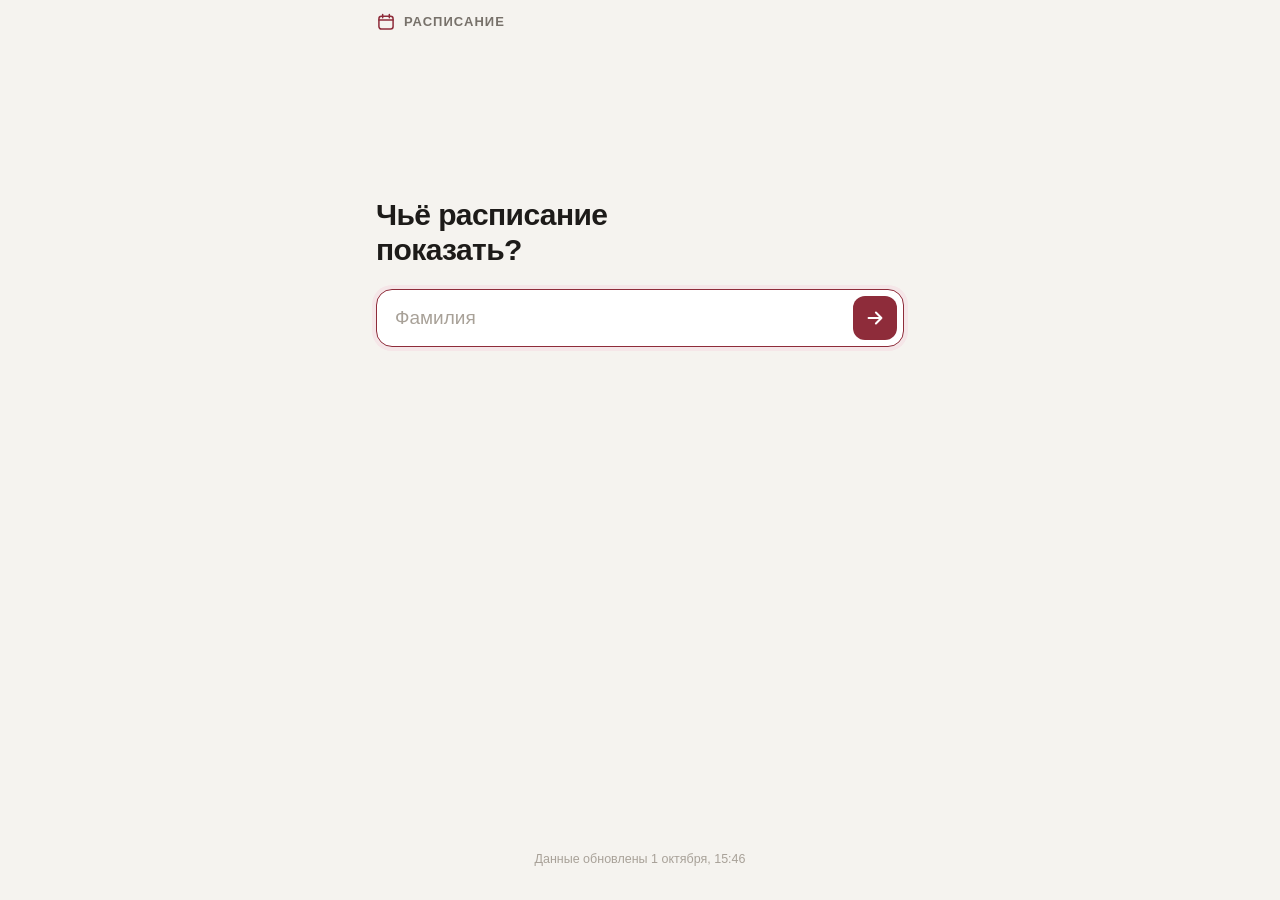
==== index.html @ f2371b22 "Подписка в Google Календарь: снова webcal-ссылка, кнопка копирования ссылки и подсказки" ====
<!doctype html>
<html lang="ru">
<head>
  <meta charset="utf-8">
  <meta name="viewport" content="width=device-width, initial-scale=1, viewport-fit=cover">
  <title>Расписание</title>
  <meta name="description" content="Личное расписание: спектакли, репетиции и вводы по фамилии">
  <meta name="theme-color" content="#f5f3ef" media="(prefers-color-scheme: light)">
  <meta name="theme-color" content="#121110" media="(prefers-color-scheme: dark)">
  <meta name="apple-mobile-web-app-capable" content="yes">
  <meta name="mobile-web-app-capable" content="yes">
  <meta name="apple-mobile-web-app-title" content="Расписание">
  <meta name="apple-mobile-web-app-status-bar-style" content="default">
  <link rel="manifest" href="manifest.webmanifest">
  <link rel="icon" href="icons/icon.svg" type="image/svg+xml">
  <link rel="apple-touch-icon" href="icons/apple-touch-icon.png">
  <link rel="stylesheet" href="css/app.css">
</head>
<body>
  <div class="wrap">
    <header class="topbar">
      <a class="brand" href="#/search" aria-label="К поиску">
        <svg viewBox="0 0 24 24" aria-hidden="true"><rect x="3.5" y="5" width="17" height="15.5" rx="3"/><path d="M3.5 9.5h17M8 3v4M16 3v4"/></svg>
        <span>Расписание</span>
      </a>
      <div class="top-right">
        <span class="status" id="status" hidden></span>
        <a class="icon-link" id="searchLink" href="#/search" aria-label="Другая фамилия" hidden>
          <svg viewBox="0 0 24 24" aria-hidden="true"><circle cx="11" cy="11" r="6.5"/><path d="M16 16l4.5 4.5"/></svg>
        </a>
      </div>
    </header>
    <main id="view" aria-live="polite"></main>
    <footer class="foot" id="foot"></footer>
  </div>

  <dialog class="sheet" id="calSheet">
    <form method="dialog" class="sheet-body">
      <div class="sheet-grip" aria-hidden="true"></div>
      <h2>Календарь на телефоне</h2>
      <p class="muted">Подписка добавит все ваши занятости в календарь телефона и будет обновляться сама, когда выйдет новое расписание.</p>
      <a class="btn btn-primary" id="calWebcal" href="#">Подписаться — iPhone, iPad, Mac</a>
      <a class="btn" id="calGoogle" href="#" target="_blank" rel="noopener">Подписаться — Google Календарь</a>
      <a class="btn btn-ghost" id="calFile" href="#" download>Скачать файл .ics</a>
      <p class="hint">Android — кнопка «Google Календарь». Если календарь не появился в приложении Google Календарь:</p>
      <ol class="hint">
        <li>в браузере должен быть открыт тот же Google-аккаунт, что и в приложении;</li>
        <li>в приложении: Настройки → «Показать ещё» → «Расписание — …» → включить «Синхронизация»;</li>
        <li>или добавьте вручную: скопируйте ссылку ниже → calendar.google.com (версия для ПК) → «Другие календари» → «+» → «Добавить по URL».</li>
      </ol>
      <button class="btn btn-ghost" type="button" id="calCopy">Скопировать ссылку на календарь</button>
      <p class="hint">Изменения расписания Google подтягивает сам, раз в несколько часов. Файл .ics — разовый снимок без обновлений.</p>
      <button class="btn btn-ghost" value="close">Закрыть</button>
    </form>
  </dialog>

  <script type="module" src="js/app.js"></script>
</body>
</html>
---- css/app.css ----
:root {
  --bg: #f5f3ef;
  --surface: #ffffff;
  --surface-2: #eeebe5;
  --text: #1d1b19;
  --muted: #77716a;
  --faint: #a8a198;
  --line: #e6e1d9;
  --accent: #8e2c3a;
  --accent-ink: #ffffff;
  --accent-soft: #f5e6e8;
  --k-show: #b4364a;
  --k-rehearsal: #2f6db0;
  --k-intro: #b5761a;
  --k-handover: #7448b0;
  --k-meeting: #2e8a5a;
  --k-trip: #5d6b7a;
  --k-other: #8a8580;
  --warn: #9a6200;
  --warn-soft: #fbf0d9;
  --ok: #24794e;
  --ok-soft: #e1f2e8;
  --mark: #fde9a8;
  --shadow: 0 1px 2px rgba(40, 25, 10, .04), 0 6px 20px rgba(40, 25, 10, .05);
  --radius: 18px;
  color-scheme: light;
}

@media (prefers-color-scheme: dark) {
  :root:not([data-theme="light"]) {
    --bg: #121110;
    --surface: #1c1a18;
    --surface-2: #272421;
    --text: #f2efea;
    --muted: #a39d94;
    --faint: #6f6a63;
    --line: #2f2b27;
    --accent: #e8798a;
    --accent-ink: #1a0d10;
    --accent-soft: #3a2126;
    --k-show: #f07d90;
    --k-rehearsal: #74aaf0;
    --k-intro: #e6ad4e;
    --k-handover: #b392ee;
    --k-meeting: #62c592;
    --k-trip: #9fb0c2;
    --k-other: #aaa49c;
    --warn: #eab457;
    --warn-soft: #3a2e17;
    --ok: #66c998;
    --ok-soft: #173126;
    --mark: #5b4a12;
    --shadow: none;
    color-scheme: dark;
  }
}

* { box-sizing: border-box; }
html { -webkit-text-size-adjust: 100%; }
body {
  margin: 0;
  background: var(--bg);
  color: var(--text);
  font: 16px/1.4 -apple-system, BlinkMacSystemFont, "SF Pro Text", "Segoe UI", Roboto, "Helvetica Neue", Arial, sans-serif;
  -webkit-font-smoothing: antialiased;
  -webkit-tap-highlight-color: transparent;
}
button, input, select, textarea { font: inherit; color: inherit; }
a { color: var(--accent); }
[hidden] { display: none !important; }

.wrap {
  max-width: 560px;
  margin: 0 auto;
  padding: 0 16px calc(32px + env(safe-area-inset-bottom));
  min-height: 100dvh;
  display: flex;
  flex-direction: column;
}
main { flex: 1; }

/* ---------- верхняя панель ---------- */
.topbar {
  display: flex;
  align-items: center;
  justify-content: space-between;
  padding: calc(12px + env(safe-area-inset-top)) 0 4px;
}
.brand {
  display: inline-flex;
  align-items: center;
  gap: 8px;
  color: var(--muted);
  text-decoration: none;
  font-size: 13px;
  font-weight: 600;
  letter-spacing: .08em;
  text-transform: uppercase;
}
.brand svg { width: 20px; height: 20px; fill: none; stroke: var(--accent); stroke-width: 1.8; stroke-linecap: round; }
.top-right { display: flex; align-items: center; gap: 8px; }
.icon-link {
  width: 40px;
  height: 40px;
  margin-right: -8px;
  display: grid;
  place-items: center;
  border-radius: 12px;
  color: var(--text);
}
.icon-link:active { background: var(--surface-2); }
.icon-link svg { width: 22px; height: 22px; fill: none; stroke: currentColor; stroke-width: 2; stroke-linecap: round; }
.status {
  font-size: 12px;
  color: var(--warn);
  background: var(--warn-soft);
  padding: 4px 10px;
  border-radius: 99px;
}

/* ---------- поиск ---------- */
.search { padding-top: 14vh; }
.search h1 { font-size: 30px; line-height: 1.15; letter-spacing: -.02em; margin: 0 0 22px; font-weight: 700; }
.field { position: relative; }
.input {
  width: 100%;
  height: 58px;
  padding: 0 18px;
  font-size: 19px;
  border-radius: 16px;
  border: 1px solid var(--line);
  background: var(--surface);
  outline: none;
  box-shadow: var(--shadow);
  transition: border-color .15s, box-shadow .15s;
}
.input:focus { border-color: var(--accent); box-shadow: 0 0 0 4px var(--accent-soft); }
.input::placeholder { color: var(--faint); }
.go {
  position: absolute;
  right: 7px;
  top: 7px;
  height: 44px;
  width: 44px;
  border-radius: 12px;
  border: 0;
  background: var(--accent);
  color: var(--accent-ink);
  display: grid;
  place-items: center;
  cursor: pointer;
}
.go svg { width: 22px; height: 22px; fill: none; stroke: currentColor; stroke-width: 2.2; stroke-linecap: round; stroke-linejoin: round; }
.suggest {
  list-style: none;
  margin: 8px 0 0;
  padding: 6px;
  background: var(--surface);
  border: 1px solid var(--line);
  border-radius: 16px;
  box-shadow: var(--shadow);
}
.suggest button {
  width: 100%;
  text-align: left;
  border: 0;
  background: none;
  padding: 12px 12px;
  border-radius: 10px;
  font-size: 17px;
  cursor: pointer;
}
.suggest button:hover, .suggest button:focus-visible { background: var(--surface-2); outline: none; }
.suggest b { color: var(--accent); font-weight: 600; }
.group-label { margin: 28px 0 10px; font-size: 13px; color: var(--muted); }
.chips-row { display: flex; flex-wrap: wrap; gap: 8px; }
.pill {
  display: inline-flex;
  align-items: center;
  gap: 6px;
  border: 1px solid var(--line);
  background: var(--surface);
  border-radius: 99px;
  padding: 9px 14px;
  font-size: 15px;
  cursor: pointer;
  text-decoration: none;
  color: var(--text);
}
.pill svg { width: 15px; height: 15px; fill: none; stroke: currentColor; stroke-width: 2; stroke-linecap: round; stroke-linejoin: round; }
.pill.on { background: var(--accent); border-color: var(--accent); color: var(--accent-ink); }
.pill.on svg { fill: currentColor; }

/* ---------- человек ---------- */
.person-head { padding: 18px 0 4px; }
.person-head h1 { font-size: 34px; line-height: 1.1; letter-spacing: -.025em; margin: 0; font-weight: 700; }
.person-actions { display: flex; gap: 8px; margin-top: 14px; flex-wrap: wrap; }
.tabs {
  display: grid;
  grid-template-columns: repeat(3, 1fr);
  background: var(--surface-2);
  padding: 4px;
  border-radius: 14px;
  margin: 20px 0 6px;
}
.tabs button {
  border: 0;
  background: none;
  padding: 9px 0;
  border-radius: 10px;
  font-size: 15px;
  font-weight: 600;
  color: var(--muted);
  cursor: pointer;
}
.tabs button.on { background: var(--surface); color: var(--text); box-shadow: var(--shadow); }

.banner {
  margin: 14px 0 0;
  padding: 12px 14px;
  border-radius: 14px;
  background: var(--warn-soft);
  color: var(--text);
  font-size: 14.5px;
  display: flex;
  gap: 10px;
  align-items: flex-start;
}
.banner .dot { width: 8px; height: 8px; border-radius: 50%; background: var(--warn); margin-top: 6px; flex: none; }

/* ---------- лента ---------- */
.week-head {
  display: flex;
  align-items: baseline;
  justify-content: space-between;
  gap: 12px;
  margin: 30px 0 2px;
  padding-bottom: 8px;
  border-bottom: 1px solid var(--line);
}
.week-head h2 { margin: 0; font-size: 13px; font-weight: 600; letter-spacing: .06em; text-transform: uppercase; color: var(--muted); }
.week-head .links { display: flex; gap: 14px; font-size: 13px; white-space: nowrap; }
.week-head .links a { text-decoration: none; font-weight: 600; }
.week-head .upd { font-size: 12px; color: var(--warn); }

.day { margin: 22px 0 10px; display: flex; align-items: baseline; gap: 8px; }
.day h3 { margin: 0; font-size: 17px; font-weight: 700; letter-spacing: -.01em; }
.day .date { color: var(--muted); font-size: 15px; }
.day .today {
  margin-left: auto;
  font-size: 11px;
  font-weight: 700;
  letter-spacing: .06em;
  text-transform: uppercase;
  color: var(--accent);
  background: var(--accent-soft);
  padding: 3px 8px;
  border-radius: 99px;
}

.card {
  display: grid;
  grid-template-columns: 58px 1fr;
  gap: 4px 12px;
  background: var(--surface);
  border-radius: var(--radius);
  padding: 15px 16px;
  margin: 0 0 10px;
  box-shadow: var(--shadow);
  border: 1px solid var(--line);
  cursor: pointer;
  position: relative;
  transition: transform .12s;
}
.card:active { transform: scale(.995); }
.card:focus-visible { outline: 2px solid var(--accent); outline-offset: 2px; }
.time { display: flex; flex-direction: column; font-variant-numeric: tabular-nums; font-weight: 700; font-size: 17px; line-height: 1.35; }
.time .sub { color: var(--muted); font-weight: 500; font-size: 15px; }
.time .na { color: var(--faint); font-weight: 500; font-size: 14px; }
.kind {
  font-size: 11.5px;
  font-weight: 700;
  letter-spacing: .07em;
  text-transform: uppercase;
  color: var(--k, var(--k-other));
  display: flex;
  align-items: center;
  gap: 6px;
  margin-bottom: 2px;
}
.kind::before { content: ""; width: 7px; height: 7px; border-radius: 50%; background: currentColor; }
.k-show { --k: var(--k-show); }
.k-rehearsal { --k: var(--k-rehearsal); }
.k-intro { --k: var(--k-intro); }
.k-handover { --k: var(--k-handover); }
.k-meeting { --k: var(--k-meeting); }
.k-trip { --k: var(--k-trip); }
.k-other { --k: var(--k-other); }
.card .title { font-size: 17.5px; font-weight: 650; line-height: 1.25; letter-spacing: -.01em; }
.card .subtitle { font-size: 14px; color: var(--muted); margin-top: 2px; }
.card .meta { font-size: 14px; color: var(--muted); margin-top: 6px; }
.chips { display: flex; flex-wrap: wrap; gap: 6px; margin-top: 9px; }
.chip {
  font-size: 12.5px;
  font-weight: 600;
  padding: 3px 9px;
  border-radius: 99px;
  background: var(--surface-2);
  color: var(--text);
}
.chip.warn { background: var(--warn-soft); color: var(--warn); }
.chip.ok { background: var(--ok-soft); color: var(--ok); }
.chip.acc { background: var(--accent-soft); color: var(--accent); }

.card.changed::after, .card.added::after {
  content: "";
  position: absolute;
  left: -1px;
  top: 14px;
  bottom: 14px;
  width: 3px;
  border-radius: 0 3px 3px 0;
  background: var(--warn);
}
.card.added::after { background: var(--ok); }
.card.removed { opacity: .62; box-shadow: none; background: transparent; border-style: dashed; }
.card.removed .title, .card.removed .time { text-decoration: line-through; text-decoration-thickness: 1.5px; }

.more { grid-column: 2; display: none; margin-top: 10px; padding-top: 12px; border-top: 1px solid var(--line); font-size: 14.5px; }
.card.open .more { display: block; }
.more h4 { margin: 0 0 4px; font-size: 12px; font-weight: 700; letter-spacing: .06em; text-transform: uppercase; color: var(--muted); }
.more p { margin: 0 0 12px; line-height: 1.5; }
.more mark { background: var(--mark); color: inherit; border-radius: 4px; padding: 0 2px; }
.more .was { color: var(--warn); }
.more .row { display: flex; gap: 8px; flex-wrap: wrap; margin-top: 4px; }
.btn-sm {
  border: 1px solid var(--line);
  background: var(--surface-2);
  padding: 8px 12px;
  border-radius: 10px;
  font-size: 14px;
  font-weight: 600;
  cursor: pointer;
  text-decoration: none;
  color: var(--text);
  display: inline-flex;
  align-items: center;
  gap: 6px;
}
.btn-sm svg { width: 16px; height: 16px; fill: none; stroke: currentColor; stroke-width: 2; stroke-linecap: round; stroke-linejoin: round; }

.note {
  margin: 0 0 10px;
  padding: 11px 14px;
  border-radius: 14px;
  border: 1px dashed var(--line);
  color: var(--muted);
  font-size: 14.5px;
}

/* ---------- календарь ---------- */
.cal {
  background: var(--surface);
  border: 1px solid var(--line);
  border-radius: var(--radius);
  box-shadow: var(--shadow);
  padding: 10px 8px 8px;
  margin-top: 16px;
}
.cal-head { display: flex; align-items: center; justify-content: space-between; padding: 0 2px 6px; }
.cal-head h2 { margin: 0; font-size: 17px; font-weight: 700; letter-spacing: -.01em; }
.cal-nav {
  width: 40px;
  height: 40px;
  border: 0;
  border-radius: 12px;
  background: none;
  color: var(--text);
  display: grid;
  place-items: center;
  cursor: pointer;
}
.cal-nav:hover { background: var(--surface-2); }
.cal-nav:disabled { opacity: .2; cursor: default; background: none; }
.cal-nav svg { width: 20px; height: 20px; fill: none; stroke: currentColor; stroke-width: 2.2; stroke-linecap: round; stroke-linejoin: round; }
.cal-grid { display: grid; grid-template-columns: repeat(7, 1fr); row-gap: 2px; touch-action: pan-y; }
.cal-wd {
  text-align: center;
  font-size: 11.5px;
  font-weight: 600;
  color: var(--muted);
  padding: 2px 0 6px;
}
.cal-day {
  position: relative;
  border: 0;
  background: none;
  padding: 4px 0 6px;
  border-radius: 12px;
  display: flex;
  flex-direction: column;
  align-items: center;
  gap: 3px;
  cursor: pointer;
  color: var(--text);
  font-variant-numeric: tabular-nums;
}
.cal-day .num {
  width: 34px;
  height: 34px;
  border-radius: 50%;
  display: grid;
  place-items: center;
  font-size: 16px;
  font-weight: 500;
  transition: background .12s, color .12s;
}
.cal-day.busy .num { font-weight: 700; }
.cal-day.nodata .num { color: var(--faint); }
.cal-day.out { opacity: .35; }
.cal-day.today .num { color: var(--accent); box-shadow: inset 0 0 0 1.5px var(--accent); }
.cal-day.sel .num { background: var(--accent); color: var(--accent-ink); box-shadow: none; }
.cal-day:focus-visible { outline: 2px solid var(--accent); outline-offset: -2px; }
.cal-day .dots { display: flex; gap: 3px; height: 6px; }
.cal-day .dots i { width: 6px; height: 6px; border-radius: 50%; background: var(--k, var(--k-other)); }
.cal-day .chg { position: absolute; top: 3px; right: calc(50% - 21px); width: 7px; height: 7px; border-radius: 50%; background: var(--warn); border: 1.5px solid var(--surface); }
.cal-today {
  display: block;
  margin: 6px auto 2px;
  border: 0;
  background: none;
  color: var(--accent);
  font-weight: 600;
  font-size: 14px;
  padding: 6px 12px;
  cursor: pointer;
}
#dayList .day { margin-top: 20px; }
.day-empty { color: var(--muted); font-size: 15px; padding: 6px 2px 0; }

.empty { text-align: center; padding: 48px 12px; color: var(--muted); }
.empty .big { font-size: 18px; font-weight: 650; color: var(--text); margin-bottom: 6px; }
.empty .chips-row { justify-content: center; margin-top: 16px; }
.more-btn { display: block; margin: 20px auto 0; }

.skeleton { height: 92px; border-radius: var(--radius); background: var(--surface-2); margin: 0 0 10px; animation: pulse 1.2s ease-in-out infinite; }
@keyframes pulse { 50% { opacity: .55; } }

.foot { margin-top: 36px; text-align: center; font-size: 12.5px; color: var(--faint); }

/* ---------- кнопки и лист ---------- */
.btn {
  display: flex;
  align-items: center;
  justify-content: center;
  width: 100%;
  min-height: 50px;
  padding: 12px 16px;
  border-radius: 14px;
  border: 1px solid var(--line);
  background: var(--surface-2);
  color: var(--text);
  font-weight: 600;
  font-size: 16px;
  text-decoration: none;
  cursor: pointer;
  margin-top: 10px;
}
.btn-primary { background: var(--accent); border-color: var(--accent); color: var(--accent-ink); }
.btn-ghost { background: transparent; }
.btn:disabled { opacity: .5; cursor: default; }

.sheet {
  border: 0;
  padding: 0;
  margin: auto auto 0;
  width: 100%;
  max-width: 560px;
  background: var(--surface);
  color: var(--text);
  border-radius: 22px 22px 0 0;
  max-height: 92dvh;
  overflow-y: auto;
}
.sheet::backdrop { background: rgba(10, 8, 6, .45); }
.sheet-body { padding: 10px 20px calc(20px + env(safe-area-inset-bottom)); }
.sheet-grip { width: 40px; height: 5px; border-radius: 3px; background: var(--line); margin: 0 auto 14px; }
.sheet h2 { margin: 0 0 6px; font-size: 21px; letter-spacing: -.01em; }
.muted { color: var(--muted); }
.sheet p { margin: 0 0 8px; font-size: 15px; }
.sheet .hint { font-size: 13px; color: var(--muted); margin-top: 12px; }
.sheet ol.hint { margin: 4px 0 0; padding-left: 18px; line-height: 1.45; }
.sheet ol.hint li { margin-bottom: 4px; }

@media (min-width: 600px) {
  .sheet { border-radius: 22px; margin: auto; }
  .search { padding-top: 18vh; }
}
@media (prefers-reduced-motion: reduce) {
  * { animation: none !important; transition: none !important; }
}
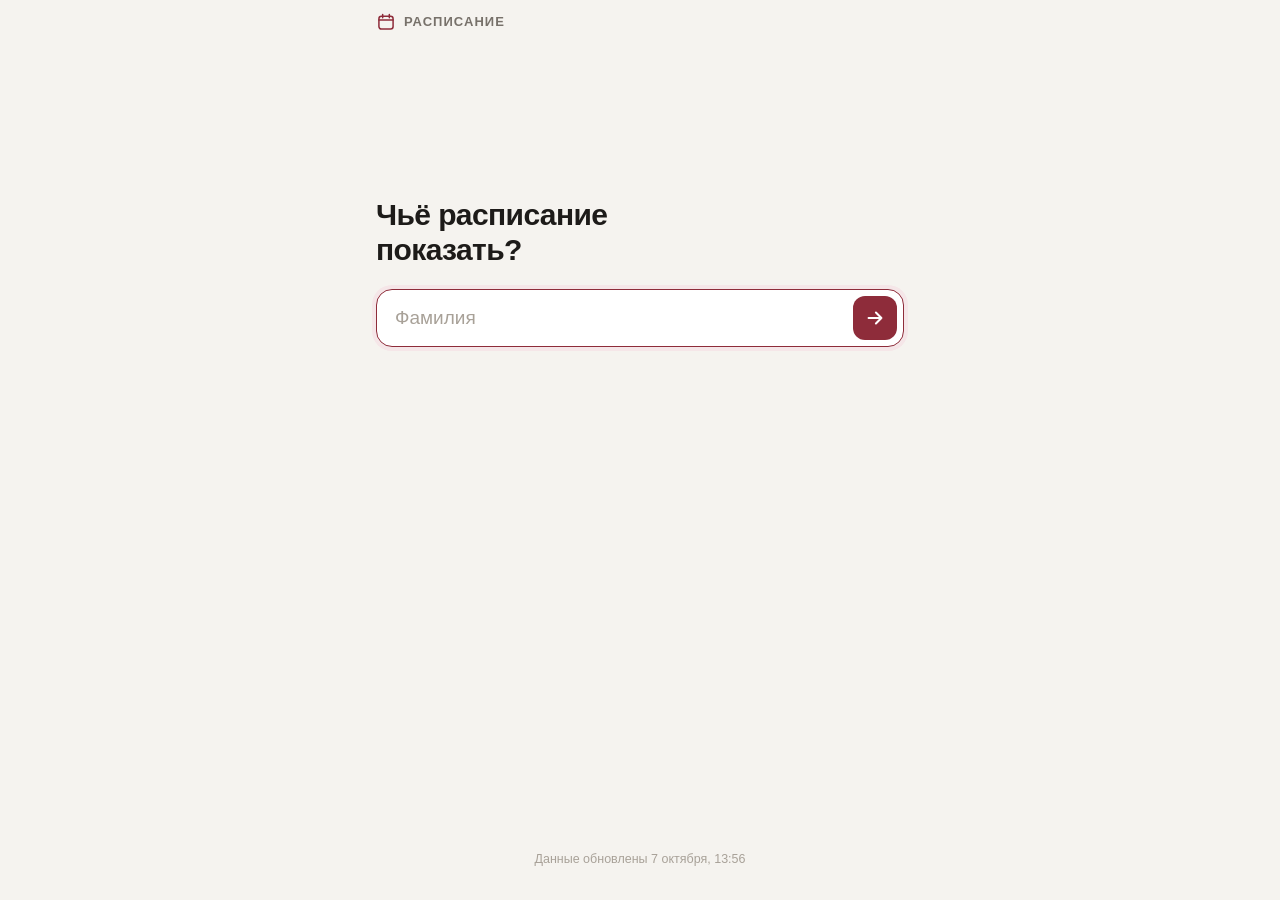
==== commit 1755fa10: "Добавить личные дела в календарь с хранением только в браузере пользователя" ====
--- a/index.html
+++ b/index.html
@@ -38,7 +38,7 @@
     <form method="dialog" class="sheet-body">
       <div class="sheet-grip" aria-hidden="true"></div>
       <h2>Календарь на телефоне</h2>
-      <p class="muted">Подписка добавит все ваши занятости в календарь телефона и будет обновляться сама, когда выйдет новое расписание.</p>
+      <p class="muted">Подписка добавит театральные занятости в календарь телефона и будет обновляться сама, когда выйдет новое расписание. Личные дела из этого приложения в подписку не входят.</p>
       <a class="btn btn-primary" id="calWebcal" href="#">Подписаться — iPhone, iPad, Mac</a>
       <a class="btn" id="calGoogle" href="#" target="_blank" rel="noopener">Подписаться — Google Календарь</a>
       <a class="btn btn-ghost" id="calFile" href="#" download>Скачать файл .ics</a>
@@ -54,6 +54,28 @@
     </form>
   </dialog>
 
+  <dialog class="sheet" id="personalDlg" aria-labelledby="personalDialogTitle">
+    <form method="dialog" class="sheet-body personal-form" id="personalForm">
+      <div class="sheet-grip" aria-hidden="true"></div>
+      <h2 id="personalDialogTitle">Личное дело</h2>
+      <p class="muted" id="personalFor"></p>
+      <label>Дата<input type="date" name="date" required min="1900-01-01" max="9999-12-31"></label>
+      <label>Название<input type="text" name="title" required maxlength="200" placeholder="Например, встреча или тренировка"></label>
+      <div class="personal-times">
+        <label>Начало<input type="time" name="start"></label>
+        <label>Окончание<input type="time" name="end"></label>
+      </div>
+      <p class="hint">Без времени — дело на весь день. Окончание можно не указывать.</p>
+      <label>Место<input type="text" name="place" maxlength="200" placeholder="Необязательно"></label>
+      <label>Заметка<textarea name="note" rows="3" maxlength="2000" placeholder="Необязательно"></textarea></label>
+      <p class="personal-error" id="personalError" role="alert" hidden></p>
+      <button class="btn btn-primary" type="submit">Сохранить личное дело</button>
+      <button class="btn personal-delete" type="button" id="personalDelete" hidden>Удалить дело</button>
+      <button class="btn btn-ghost" type="button" id="personalCancel">Отмена</button>
+      <p class="hint">Сохраняется только в этом браузере. На других устройствах дело не видно. При очистке данных браузера личные дела удалятся.</p>
+    </form>
+  </dialog>
+
   <script type="module" src="js/app.js"></script>
 </body>
 </html>
--- a/css/app.css
+++ b/css/app.css
@@ -16,6 +16,7 @@
   --k-meeting: #2e8a5a;
   --k-trip: #5d6b7a;
   --k-other: #8a8580;
+  --k-personal: #7353a6;
   --warn: #9a6200;
   --warn-soft: #fbf0d9;
   --ok: #24794e;
@@ -45,6 +46,7 @@
     --k-meeting: #62c592;
     --k-trip: #9fb0c2;
     --k-other: #aaa49c;
+    --k-personal: #bb9ee8;
     --warn: #eab457;
     --warn-soft: #3a2e17;
     --ok: #66c998;
@@ -197,7 +199,7 @@
 .person-actions { display: flex; gap: 8px; margin-top: 14px; flex-wrap: wrap; }
 .tabs {
   display: grid;
-  grid-template-columns: repeat(3, 1fr);
+  grid-template-columns: repeat(4, minmax(0, 1fr));
   background: var(--surface-2);
   padding: 4px;
   border-radius: 14px;
@@ -227,6 +229,37 @@
   align-items: flex-start;
 }
 .banner .dot { width: 8px; height: 8px; border-radius: 50%; background: var(--warn); margin-top: 6px; flex: none; }
+
+/* ---------- месячные итоги ---------- */
+.totals-head h2 { margin: 22px 0 10px; font-size: 23px; }
+.totals-notice { margin: 0 0 18px; padding: 14px; border-radius: 14px; background: var(--warn-soft); font-size: 15px; line-height: 1.5; }
+.totals-month { display: flex; align-items: center; gap: 14px; font-size: 14px; color: var(--muted); }
+.totals-month select { flex: 1; min-width: 0; min-height: 46px; padding: 10px 12px; border: 1px solid var(--line); border-radius: 12px; background: var(--surface); color: var(--text); font-size: 16px; }
+.totals-coverage, .totals-rules { color: var(--muted); font-size: 13px; line-height: 1.5; }
+.totals-coverage { margin: 12px 0; }
+.totals-panel { margin-top: 14px; padding: 4px 16px; background: var(--surface); border: 1px solid var(--line); border-radius: var(--radius); }
+.totals-panel h3 { margin: 14px 0 6px; font-size: 17px; }
+.totals-stats { margin: 0; }
+.totals-stats > div { display: flex; align-items: baseline; justify-content: space-between; gap: 14px; padding: 13px 0; border-bottom: 1px solid var(--line); }
+.totals-stats > div:last-child { border-bottom: 0; }
+.totals-stats dt { font-size: 14px; }
+.totals-stats dd { margin: 0; text-align: right; font-size: 19px; font-weight: 600; }
+.totals-stats dd span { color: var(--muted); font-size: 13px; font-weight: 400; }
+.totals-stats .totals-show { display: block; }
+.totals-show dd { text-align: left; margin-top: 4px; }
+.totals-show strong { font-size: 32px; color: var(--accent); }
+.totals-show small { display: block; font-size: 13px; font-weight: 400; color: var(--muted); margin-top: 2px; }
+.totals-details { margin: 14px 0; border: 1px solid var(--line); border-radius: 14px; padding: 12px 14px; font-size: 14px; }
+.totals-details summary { cursor: pointer; font-weight: 600; }
+.totals-details h3 { margin: 18px 0 8px; font-size: 14px; }
+.totals-details ul { list-style: none; margin: 0; padding: 0; }
+.totals-details li { padding: 10px 0; border-bottom: 1px solid var(--line); overflow-wrap: anywhere; line-height: 1.45; }
+.totals-details li:last-child { border-bottom: 0; }
+.totals-date { color: var(--muted); font-size: 12px; margin-bottom: 2px; }
+.totals-possible { border-color: var(--warn); }
+@media (max-width: 380px) {
+  .tabs button { font-size: 13px; }
+}
 
 /* ---------- лента ---------- */
 .week-head {
@@ -296,6 +329,7 @@
 .k-meeting { --k: var(--k-meeting); }
 .k-trip { --k: var(--k-trip); }
 .k-other { --k: var(--k-other); }
+.k-personal { --k: var(--k-personal); }
 .card .title { font-size: 17.5px; font-weight: 650; line-height: 1.25; letter-spacing: -.01em; }
 .card .subtitle { font-size: 14px; color: var(--muted); margin-top: 2px; }
 .card .meta { font-size: 14px; color: var(--muted); margin-top: 6px; }
@@ -369,6 +403,8 @@
 }
 .cal-head { display: flex; align-items: center; justify-content: space-between; padding: 0 2px 6px; }
 .cal-head h2 { margin: 0; font-size: 17px; font-weight: 700; letter-spacing: -.01em; }
+.cal-month-picker { display: flex; align-items: center; justify-content: center; gap: 10px; margin: 0 4px 10px; font-size: 12px; color: var(--muted); }
+.cal-month-picker input { min-width: 0; width: 168px; min-height: 40px; border: 1px solid var(--line); border-radius: 10px; background: var(--surface); padding: 6px 8px; font-size: 16px; color: var(--text); }
 .cal-nav {
   width: 40px;
   height: 40px;
@@ -438,6 +474,24 @@
 #dayList .day { margin-top: 20px; }
 .day-empty { color: var(--muted); font-size: 15px; padding: 6px 2px 0; }
 
+/* ---------- личные дела ---------- */
+.personal-add { margin: 2px 0 0; }
+.personal-hint { margin: 8px 2px 14px; color: var(--muted); font-size: 12px; line-height: 1.45; }
+.personal-card { display: grid; grid-template-columns: 66px minmax(0, 1fr); gap: 12px; background: var(--surface); border: 1px solid var(--line); border-left: 3px solid var(--k-personal); border-radius: var(--radius); margin: 10px 0; padding: 15px 14px; box-shadow: var(--shadow); }
+.personal-all-day { color: var(--muted); font-size: 13px; font-weight: 500; }
+.personal-title { font-size: 17px; font-weight: 650; line-height: 1.3; overflow-wrap: anywhere; }
+.personal-place { color: var(--muted); font-size: 14px; margin-top: 6px; overflow-wrap: anywhere; }
+.personal-note { margin: 8px 0; font-size: 14px; line-height: 1.45; overflow-wrap: anywhere; }
+.personal-card .btn-sm { margin-top: 10px; }
+.personal-form label { display: flex; flex-direction: column; gap: 6px; margin: 12px 0; font-size: 14px; font-weight: 600; }
+.personal-form input, .personal-form textarea { display: block; width: 100%; min-width: 0; min-height: 46px; border: 1px solid var(--line); border-radius: 10px; padding: 10px; font-size: 16px; font-weight: 400; background: var(--bg); color: var(--text); }
+.personal-form input:focus, .personal-form textarea:focus { outline: 2px solid var(--accent); outline-offset: 1px; }
+.personal-form textarea { resize: vertical; }
+.personal-times { display: grid; grid-template-columns: repeat(2, minmax(0, 1fr)); gap: 12px; }
+.personal-times label { min-width: 0; margin-bottom: 4px; }
+.personal-form .personal-error { margin: 12px 0; color: var(--warn); background: var(--warn-soft); padding: 10px 12px; border-radius: 10px; font-size: 14px; }
+.personal-delete { color: var(--accent); }
+
 .empty { text-align: center; padding: 48px 12px; color: var(--muted); }
 .empty .big { font-size: 18px; font-weight: 650; color: var(--text); margin-bottom: 6px; }
 .empty .chips-row { justify-content: center; margin-top: 16px; }
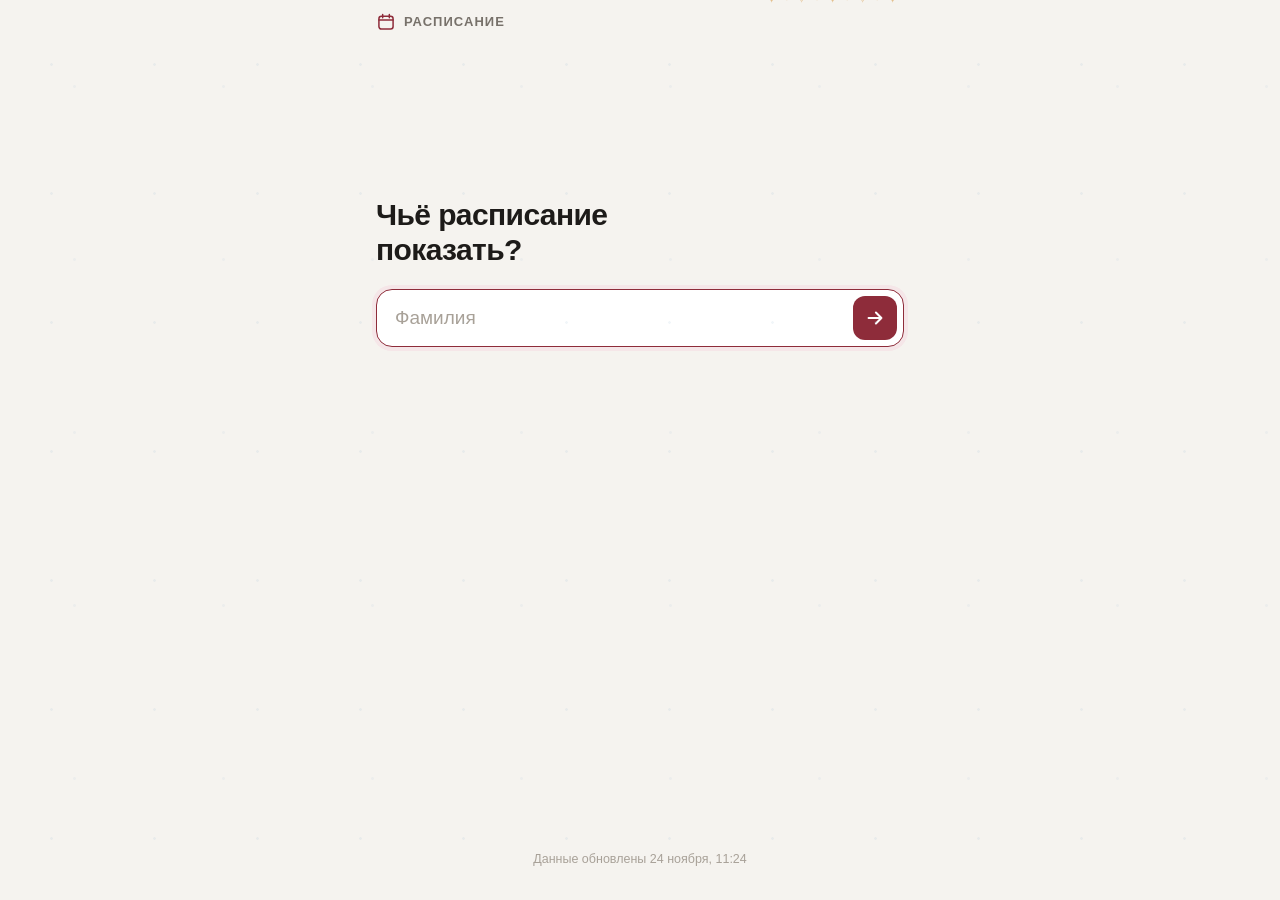
==== commit 8b29d024: "Улучшить работу без сети и добавить зимнее оформление" ====
--- a/index.html
+++ b/index.html
@@ -17,8 +17,10 @@
   <link rel="stylesheet" href="css/app.css">
 </head>
 <body>
+  <div class="winter-snow" aria-hidden="true"></div>
   <div class="wrap">
     <header class="topbar">
+      <span class="winter-garland" aria-hidden="true">✦ · ✧ · ✦ · ✧ · ✦</span>
       <a class="brand" href="#/search" aria-label="К поиску">
         <svg viewBox="0 0 24 24" aria-hidden="true"><rect x="3.5" y="5" width="17" height="15.5" rx="3"/><path d="M3.5 9.5h17M8 3v4M16 3v4"/></svg>
         <span>Расписание</span>
--- a/css/app.css
+++ b/css/app.css
@@ -15,6 +15,7 @@
   --k-handover: #7448b0;
   --k-meeting: #2e8a5a;
   --k-trip: #5d6b7a;
+  --k-studio: #23818f;
   --k-other: #8a8580;
   --k-personal: #7353a6;
   --warn: #9a6200;
@@ -45,6 +46,7 @@
     --k-handover: #b392ee;
     --k-meeting: #62c592;
     --k-trip: #9fb0c2;
+    --k-studio: #71c6cc;
     --k-other: #aaa49c;
     --k-personal: #bb9ee8;
     --warn: #eab457;
@@ -83,6 +85,7 @@
 
 /* ---------- верхняя панель ---------- */
 .topbar {
+  position: relative;
   display: flex;
   align-items: center;
   justify-content: space-between;
@@ -199,7 +202,7 @@
 .person-actions { display: flex; gap: 8px; margin-top: 14px; flex-wrap: wrap; }
 .tabs {
   display: grid;
-  grid-template-columns: repeat(4, minmax(0, 1fr));
+  grid-template-columns: minmax(0, .8fr) minmax(0, 1.15fr) minmax(0, .8fr) minmax(0, 1.4fr);
   background: var(--surface-2);
   padding: 4px;
   border-radius: 14px;
@@ -257,6 +260,27 @@
 .totals-details li:last-child { border-bottom: 0; }
 .totals-date { color: var(--muted); font-size: 12px; margin-bottom: 2px; }
 .totals-possible { border-color: var(--warn); }
+.calc-form { margin: 18px 0; }
+.calc-form label { display: block; margin-bottom: 8px; font-weight: 600; }
+.calc-form input { width: 100%; min-height: 48px; padding: 12px; border: 1px solid var(--line); border-radius: 12px; background: var(--surface); color: var(--text); font-size: 20px; }
+.calc-form input:focus { outline: 2px solid var(--accent); outline-offset: 1px; }
+.calc-form p, .calc-placeholder { color: var(--muted); font-size: 13px; line-height: 1.5; }
+.calc-result { background: var(--surface); border: 1px solid var(--line); border-radius: var(--radius); padding: 20px 18px; }
+.calc-result p { margin: 0 0 6px; font-size: 15px; }
+.calc-result strong { display: block; color: var(--accent); font-size: clamp(28px, 7vw, 38px); overflow-wrap: anywhere; }
+.calc-result span { display: block; margin-top: 6px; font-size: 13px; color: var(--muted); }
+.calc-ledger { margin: 14px 0; padding: 0 16px; border: 1px solid var(--line); border-radius: var(--radius); background: var(--surface); }
+.calc-ledger > div { display: flex; align-items: baseline; justify-content: space-between; gap: 12px; padding: 13px 0; border-bottom: 1px solid var(--line); }
+.calc-ledger > div:last-child { border-bottom: 0; }
+.calc-ledger dt { min-width: 0; font-size: 14px; }
+.calc-ledger small { display: block; margin-top: 4px; color: var(--muted); font-size: 12px; font-weight: 400; }
+.calc-ledger dd { margin: 0; flex-shrink: 0; font-size: 15px; font-weight: 600; font-variant-numeric: tabular-nums; }
+.calc-ledger .calc-total { font-weight: 600; }
+.calc-error { color: var(--warn); font-size: 14px; }
+.past-days { margin-top: 20px; padding: 12px 14px; border: 1px solid var(--line); border-radius: 14px; }
+.past-days > summary { cursor: pointer; font-size: 14px; font-weight: 600; }
+.past-days .week-head { margin-top: 20px; }
+.past-days .skeleton { margin-top: 14px; }
 @media (max-width: 380px) {
   .tabs button { font-size: 13px; }
 }
@@ -328,6 +352,7 @@
 .k-handover { --k: var(--k-handover); }
 .k-meeting { --k: var(--k-meeting); }
 .k-trip { --k: var(--k-trip); }
+.k-studio { --k: var(--k-studio); }
 .k-other { --k: var(--k-other); }
 .k-personal { --k: var(--k-personal); }
 .card .title { font-size: 17.5px; font-weight: 650; line-height: 1.25; letter-spacing: -.01em; }
@@ -403,8 +428,6 @@
 }
 .cal-head { display: flex; align-items: center; justify-content: space-between; padding: 0 2px 6px; }
 .cal-head h2 { margin: 0; font-size: 17px; font-weight: 700; letter-spacing: -.01em; }
-.cal-month-picker { display: flex; align-items: center; justify-content: center; gap: 10px; margin: 0 4px 10px; font-size: 12px; color: var(--muted); }
-.cal-month-picker input { min-width: 0; width: 168px; min-height: 40px; border: 1px solid var(--line); border-radius: 10px; background: var(--surface); padding: 6px 8px; font-size: 16px; color: var(--text); }
 .cal-nav {
   width: 40px;
   height: 40px;
@@ -553,3 +576,9 @@
 @media (prefers-reduced-motion: reduce) {
   * { animation: none !important; transition: none !important; }
 }
+
+/* Ненавязчивое зимнее оформление, не перекрывает управление. */
+.winter-garland { position: absolute; right: 4px; top: -8px; color: #dba65c; opacity: .65; font-size: 11px; letter-spacing: 3px; pointer-events: none; }
+.winter-snow { position: fixed; inset: 0; z-index: 10; pointer-events: none; opacity: .14; background-image: radial-gradient(circle, #9ebbd0 1px, transparent 1.6px), radial-gradient(circle, #b5c9d8 1px, transparent 1.8px); background-size: 103px 129px, 149px 173px; animation: winter-fall 30s linear infinite; }
+@keyframes winter-fall { to { background-position: 40px 258px, -30px 346px; } }
+@media (prefers-reduced-motion: reduce) { .winter-snow { animation: none; } }
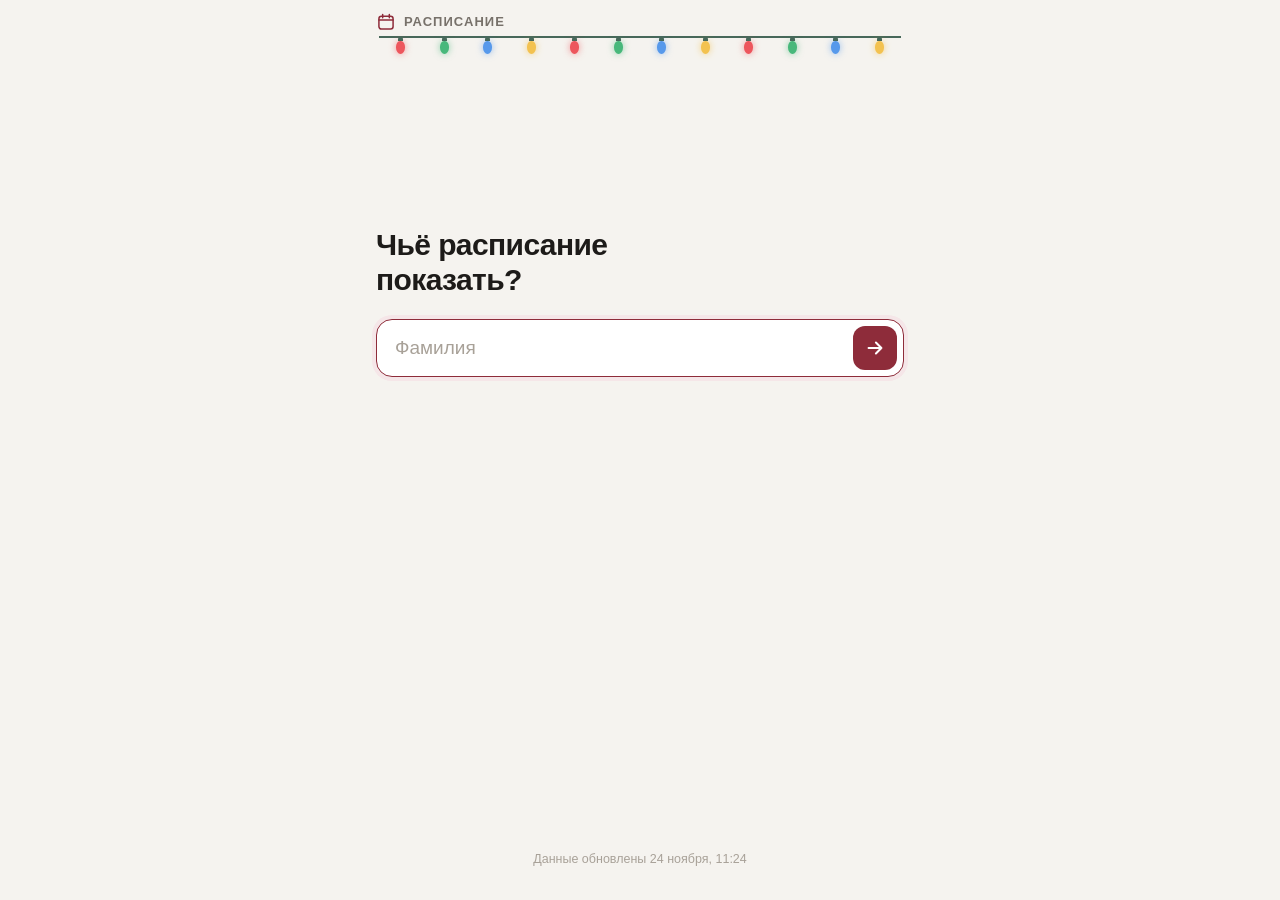
==== commit 492a024b: "Обновить гирлянду и снег в приложении" ====
--- a/index.html
+++ b/index.html
@@ -17,10 +17,9 @@
   <link rel="stylesheet" href="css/app.css">
 </head>
 <body>
-  <div class="winter-snow" aria-hidden="true"></div>
+  <div class="winter-snow" aria-hidden="true"><i style="--x:4%;--duration:13s;--size:2px;--delay:-1s;--drift:26px"></i><i style="--x:11%;--duration:21s;--size:3px;--delay:-7s;--drift:-32px"></i><i style="--x:17%;--duration:17s;--size:2px;--delay:-12s;--drift:40px"></i><i style="--x:24%;--duration:27s;--size:4px;--delay:-4s;--drift:-38px"></i><i style="--x:30%;--duration:15s;--size:3px;--delay:-9s;--drift:25px"></i><i style="--x:36%;--duration:23s;--size:2px;--delay:-16s;--drift:-45px"></i><i style="--x:43%;--duration:18s;--size:3px;--delay:-3s;--drift:32px"></i><i style="--x:49%;--duration:29s;--size:2px;--delay:-22s;--drift:-25px"></i><i style="--x:56%;--duration:16s;--size:4px;--delay:-11s;--drift:42px"></i><i style="--x:63%;--duration:24s;--size:2px;--delay:-6s;--drift:-26px"></i><i style="--x:69%;--duration:19s;--size:3px;--delay:-14s;--drift:30px"></i><i style="--x:75%;--duration:26s;--size:2px;--delay:-18s;--drift:-38px"></i><i style="--x:82%;--duration:14s;--size:3px;--delay:-2s;--drift:36px"></i><i style="--x:88%;--duration:22s;--size:2px;--delay:-13s;--drift:-22px"></i><i style="--x:94%;--duration:20s;--size:4px;--delay:-8s;--drift:30px"></i><i style="--x:98%;--duration:28s;--size:2px;--delay:-19s;--drift:-46px"></i></div>
   <div class="wrap">
     <header class="topbar">
-      <span class="winter-garland" aria-hidden="true">✦ · ✧ · ✦ · ✧ · ✦</span>
       <a class="brand" href="#/search" aria-label="К поиску">
         <svg viewBox="0 0 24 24" aria-hidden="true"><rect x="3.5" y="5" width="17" height="15.5" rx="3"/><path d="M3.5 9.5h17M8 3v4M16 3v4"/></svg>
         <span>Расписание</span>
@@ -32,6 +31,7 @@
         </a>
       </div>
     </header>
+    <div class="winter-garland" aria-hidden="true"><i></i><i></i><i></i><i></i><i></i><i></i><i></i><i></i><i></i><i></i><i></i><i></i></div>
     <main id="view" aria-live="polite"></main>
     <footer class="foot" id="foot"></footer>
   </div>
--- a/css/app.css
+++ b/css/app.css
@@ -577,8 +577,18 @@
   * { animation: none !important; transition: none !important; }
 }
 
-/* Ненавязчивое зимнее оформление, не перекрывает управление. */
-.winter-garland { position: absolute; right: 4px; top: -8px; color: #dba65c; opacity: .65; font-size: 11px; letter-spacing: 3px; pointer-events: none; }
-.winter-snow { position: fixed; inset: 0; z-index: 10; pointer-events: none; opacity: .14; background-image: radial-gradient(circle, #9ebbd0 1px, transparent 1.6px), radial-gradient(circle, #b5c9d8 1px, transparent 1.8px); background-size: 103px 129px, 149px 173px; animation: winter-fall 30s linear infinite; }
-@keyframes winter-fall { to { background-position: 40px 258px, -30px 346px; } }
-@media (prefers-reduced-motion: reduce) { .winter-snow { animation: none; } }
+/* Зимние украшения не перехватывают касания. */
+.winter-garland { height: 22px; margin: 0 3px 8px; display: flex; justify-content: space-around; align-items: flex-start; border-top: 2px solid #47685a; border-radius: 0 0 50% 50%; pointer-events: none; }
+.winter-garland i { position: relative; width: 9px; height: 13px; border-radius: 45% 45% 50% 50%; margin-top: 3px; background: #ed565d; box-shadow: 0 0 7px #ed565d99; animation: bulb-glow 3.6s ease-in-out infinite alternate; }
+.winter-garland i::before { content: ''; position: absolute; width: 5px; height: 4px; left: 2px; top: -4px; background: #47685a; border-radius: 2px 2px 0 0; }
+.winter-garland i:nth-child(4n+2) { background: #48b87b; box-shadow: 0 0 7px #48b87b99; animation-delay: -1s; }
+.winter-garland i:nth-child(4n+3) { background: #5799eb; box-shadow: 0 0 7px #5799eb99; animation-delay: -2s; }
+.winter-garland i:nth-child(4n) { background: #f3c250; box-shadow: 0 0 7px #f3c250aa; animation-delay: -3s; }
+@keyframes bulb-glow { from { opacity: .65; } to { opacity: 1; } }
+.winter-snow { position: fixed; inset: 0; z-index: 10; pointer-events: none; overflow: hidden; }
+.winter-snow i { position: absolute; left: var(--x); top: -10px; width: var(--size); height: var(--size); border-radius: 50%; background: #a8c5d9; opacity: .48; animation: snow-fall var(--duration) linear var(--delay) infinite; }
+@keyframes snow-fall { 0% { transform: translate3d(0, 0, 0); } 33% { transform: translate3d(var(--drift), 34vh, 0); } 66% { transform: translate3d(0, 68vh, 0); } 100% { transform: translate3d(var(--drift), 102vh, 0); } }
+.card::before, .totals-panel::before, .cal::before { content: ''; position: absolute; z-index: 1; pointer-events: none; right: 13px; top: -3px; width: 48px; height: 6px; border-radius: 90% 70% 40% 40%; background: #d7e8f2; box-shadow: -13px 2px 0 -2px #d7e8f2, 12px 2px 0 -2px #d7e8f2; transform-origin: center; animation: snow-settle 18s ease-out both; }
+.totals-panel, .cal { position: relative; }
+@keyframes snow-settle { from { transform: scale(.35, .15); opacity: .3; } to { transform: scale(1); opacity: .85; } }
+@media (prefers-reduced-motion: reduce) { .winter-snow i, .winter-garland i, .card::before, .totals-panel::before, .cal::before { animation: none; } }
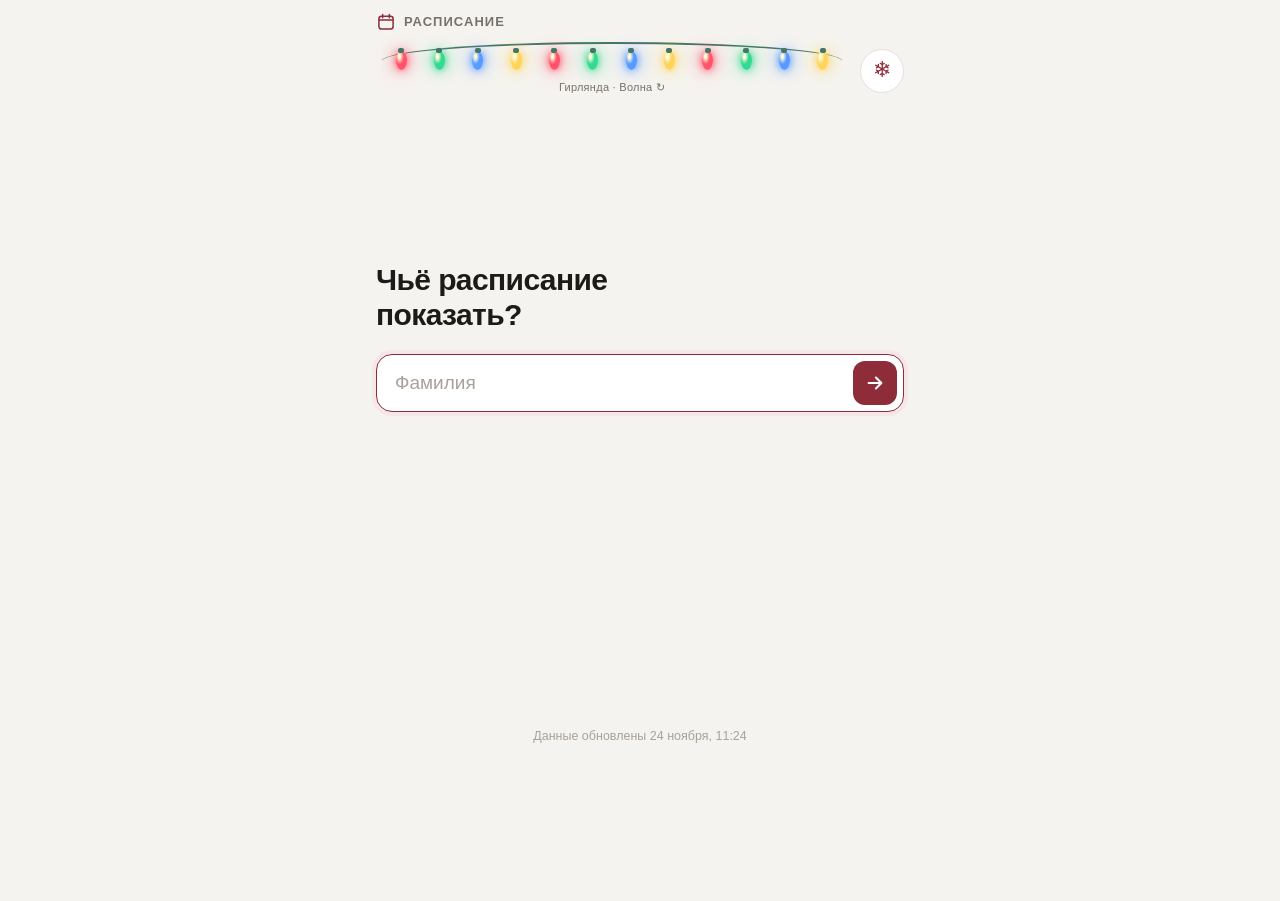
==== commit b0cf34b2: "Добавить живую зимнюю сцену с персонажами и сугробами" ====
--- a/index.html
+++ b/index.html
@@ -15,9 +15,9 @@
   <link rel="icon" href="icons/icon.svg" type="image/svg+xml">
   <link rel="apple-touch-icon" href="icons/apple-touch-icon.png">
   <link rel="stylesheet" href="css/app.css">
+  <link rel="stylesheet" href="css/winter.css">
 </head>
 <body>
-  <div class="winter-snow" aria-hidden="true"><i style="--x:4%;--duration:13s;--size:2px;--delay:-1s;--drift:26px"></i><i style="--x:11%;--duration:21s;--size:3px;--delay:-7s;--drift:-32px"></i><i style="--x:17%;--duration:17s;--size:2px;--delay:-12s;--drift:40px"></i><i style="--x:24%;--duration:27s;--size:4px;--delay:-4s;--drift:-38px"></i><i style="--x:30%;--duration:15s;--size:3px;--delay:-9s;--drift:25px"></i><i style="--x:36%;--duration:23s;--size:2px;--delay:-16s;--drift:-45px"></i><i style="--x:43%;--duration:18s;--size:3px;--delay:-3s;--drift:32px"></i><i style="--x:49%;--duration:29s;--size:2px;--delay:-22s;--drift:-25px"></i><i style="--x:56%;--duration:16s;--size:4px;--delay:-11s;--drift:42px"></i><i style="--x:63%;--duration:24s;--size:2px;--delay:-6s;--drift:-26px"></i><i style="--x:69%;--duration:19s;--size:3px;--delay:-14s;--drift:30px"></i><i style="--x:75%;--duration:26s;--size:2px;--delay:-18s;--drift:-38px"></i><i style="--x:82%;--duration:14s;--size:3px;--delay:-2s;--drift:36px"></i><i style="--x:88%;--duration:22s;--size:2px;--delay:-13s;--drift:-22px"></i><i style="--x:94%;--duration:20s;--size:4px;--delay:-8s;--drift:30px"></i><i style="--x:98%;--duration:28s;--size:2px;--delay:-19s;--drift:-46px"></i></div>
   <div class="wrap">
     <header class="topbar">
       <a class="brand" href="#/search" aria-label="К поиску">
@@ -31,7 +31,13 @@
         </a>
       </div>
     </header>
-    <div class="winter-garland" aria-hidden="true"><i></i><i></i><i></i><i></i><i></i><i></i><i></i><i></i><i></i><i></i><i></i><i></i></div>
+    <section class="winter-lights" id="winterLights" aria-label="Новогоднее настроение">
+      <button class="winter-mode" id="winterMode" type="button" aria-label="Переключить режим гирлянды">
+        <span class="winter-wire" aria-hidden="true"><i style="--i:0"></i><i style="--i:1"></i><i style="--i:2"></i><i style="--i:3"></i><i style="--i:4"></i><i style="--i:5"></i><i style="--i:6"></i><i style="--i:7"></i><i style="--i:8"></i><i style="--i:9"></i><i style="--i:10"></i><i style="--i:11"></i></span>
+        <span class="winter-mode-label">Гирлянда · <span id="winterModeName">Волна</span> <span aria-hidden="true">↻</span></span>
+      </button>
+      <button class="winter-toggle" id="winterToggle" type="button" aria-pressed="true" aria-label="Новогодние эффекты">❄</button>
+    </section>
     <main id="view" aria-live="polite"></main>
     <footer class="foot" id="foot"></footer>
   </div>
@@ -78,6 +84,22 @@
     </form>
   </dialog>
 
+  <div class="winter-scene" id="winterScene">
+    <canvas class="winter-canvas" id="winterCanvas" aria-hidden="true"></canvas>
+    <div class="winter-stage">
+      <div class="winter-visitor" id="winterVisitor" data-character="santa" hidden>
+        <div class="winter-bubble" id="winterBubble" aria-hidden="true">Новогодка близко</div>
+        <button class="winter-character" id="winterCharacter" type="button" aria-label="Поймать Деда Мороза">
+          <img id="winterPortrait" src="assets/winter/ded-moroz.webp" width="115" height="145" alt="" draggable="false">
+          <span id="winterFallback" aria-hidden="true" hidden>🎅</span>
+        </button>
+        <span class="winter-catch-hint" aria-hidden="true">Поймай меня!</span>
+      </div>
+      <button class="winter-invite" id="winterInvite" type="button" aria-label="Позвать Деда Мороза или снеговика">Кто в сугробе?</button>
+    </div>
+  </div>
+  <span class="winter-sr" id="winterAnnouncement" role="status" aria-live="polite"></span>
   <script type="module" src="js/app.js"></script>
+  <script type="module" src="js/winter.js"></script>
 </body>
 </html>
--- a/css/app.css
+++ b/css/app.css
@@ -576,19 +576,3 @@
 @media (prefers-reduced-motion: reduce) {
   * { animation: none !important; transition: none !important; }
 }
-
-/* Зимние украшения не перехватывают касания. */
-.winter-garland { height: 22px; margin: 0 3px 8px; display: flex; justify-content: space-around; align-items: flex-start; border-top: 2px solid #47685a; border-radius: 0 0 50% 50%; pointer-events: none; }
-.winter-garland i { position: relative; width: 9px; height: 13px; border-radius: 45% 45% 50% 50%; margin-top: 3px; background: #ed565d; box-shadow: 0 0 7px #ed565d99; animation: bulb-glow 3.6s ease-in-out infinite alternate; }
-.winter-garland i::before { content: ''; position: absolute; width: 5px; height: 4px; left: 2px; top: -4px; background: #47685a; border-radius: 2px 2px 0 0; }
-.winter-garland i:nth-child(4n+2) { background: #48b87b; box-shadow: 0 0 7px #48b87b99; animation-delay: -1s; }
-.winter-garland i:nth-child(4n+3) { background: #5799eb; box-shadow: 0 0 7px #5799eb99; animation-delay: -2s; }
-.winter-garland i:nth-child(4n) { background: #f3c250; box-shadow: 0 0 7px #f3c250aa; animation-delay: -3s; }
-@keyframes bulb-glow { from { opacity: .65; } to { opacity: 1; } }
-.winter-snow { position: fixed; inset: 0; z-index: 10; pointer-events: none; overflow: hidden; }
-.winter-snow i { position: absolute; left: var(--x); top: -10px; width: var(--size); height: var(--size); border-radius: 50%; background: #a8c5d9; opacity: .48; animation: snow-fall var(--duration) linear var(--delay) infinite; }
-@keyframes snow-fall { 0% { transform: translate3d(0, 0, 0); } 33% { transform: translate3d(var(--drift), 34vh, 0); } 66% { transform: translate3d(0, 68vh, 0); } 100% { transform: translate3d(var(--drift), 102vh, 0); } }
-.card::before, .totals-panel::before, .cal::before { content: ''; position: absolute; z-index: 1; pointer-events: none; right: 13px; top: -3px; width: 48px; height: 6px; border-radius: 90% 70% 40% 40%; background: #d7e8f2; box-shadow: -13px 2px 0 -2px #d7e8f2, 12px 2px 0 -2px #d7e8f2; transform-origin: center; animation: snow-settle 18s ease-out both; }
-.totals-panel, .cal { position: relative; }
-@keyframes snow-settle { from { transform: scale(.35, .15); opacity: .3; } to { transform: scale(1); opacity: .85; } }
-@media (prefers-reduced-motion: reduce) { .winter-snow i, .winter-garland i, .card::before, .totals-panel::before, .cal::before { animation: none; } }
--- a/css/winter.css
+++ b/css/winter.css
@@ -0,0 +1,44 @@
+/* Декорации изолированы от расписания; вся сцена пропускает касания, кроме кнопок. */
+.winter-lights { display: flex; align-items: center; gap: 12px; margin: 6px 0 2px; }
+.winter-mode { flex: 1; min-width: 0; padding: 0 6px 4px; border: 0; background: none; cursor: pointer; }
+.winter-wire { display: flex; justify-content: space-around; height: 38px; position: relative; border-top: 2px solid #467467; border-radius: 50%; padding-top: 4px; }
+.winter-wire i { --color: #ff546b; display: block; position: relative; width: 11px; height: 18px; margin-top: 4px; border-radius: 45% 45% 55% 55%; background: radial-gradient(ellipse at 32% 25%, #fffbd9 0 9%, var(--color) 40%); color: var(--color); box-shadow: 0 0 7px currentColor, 0 0 18px currentColor; animation: winter-wave 3s ease-in-out infinite; animation-delay: calc(var(--i) * -.22s); transform-origin: 50% -5px; }
+.winter-wire i::before { content: ''; position: absolute; width: 6px; height: 5px; left: 2.5px; top: -4px; border-radius: 2px; background: #467467; }
+.winter-wire i:nth-child(4n+2) { --color: #35d991; }
+.winter-wire i:nth-child(4n+3) { --color: #589aff; }
+.winter-wire i:nth-child(4n) { --color: #ffd45a; }
+.winter-mode-label { display: block; font-size: 11px; color: var(--muted); letter-spacing: .025em; }
+.winter-toggle { flex: 0 0 44px; width: 44px; height: 44px; padding: 0; border: 1px solid var(--line); border-radius: 50%; background: var(--surface); color: var(--accent); font-size: 22px; cursor: pointer; }
+.winter-lights button:focus-visible, .winter-stage button:focus-visible { outline: 2px solid var(--accent); outline-offset: 4px; }
+.winter-lights[data-mode="chase"] i { animation-name: winter-chase; animation-duration: 2.4s; animation-delay: calc(var(--i) * -.2s); }
+.winter-lights[data-mode="twinkle"] i { animation-name: winter-twinkle; animation-duration: 4.1s; animation-delay: calc(var(--i) * -.73s); }
+@keyframes winter-wave { 0%, 100% { opacity: .5; filter: saturate(.9); box-shadow: 0 0 3px currentColor; transform: rotate(-5deg); } 50% { opacity: 1; filter: saturate(1.3); box-shadow: 0 0 9px currentColor, 0 0 22px currentColor; transform: rotate(5deg); } }
+@keyframes winter-chase { 0%, 45%, 100% { opacity: .35; box-shadow: 0 0 3px currentColor; } 20% { opacity: 1; box-shadow: 0 0 12px currentColor, 0 0 24px currentColor; } }
+@keyframes winter-twinkle { 0%, 100% { opacity: .45; box-shadow: 0 0 4px currentColor; } 25%, 70% { opacity: 1; box-shadow: 0 0 10px currentColor, 0 0 20px currentColor; } 48% { opacity: .7; box-shadow: 0 0 6px currentColor; } }
+.winter-active .wrap { padding-bottom: calc(155px + env(safe-area-inset-bottom)); }
+.winter-scene { pointer-events: none; position: fixed; inset: 0; z-index: 12; overflow: hidden; }
+.winter-canvas { position: absolute; inset: 0; width: 100%; height: 100%; }
+.winter-stage { position: absolute; width: min(100%, 560px); height: 240px; bottom: env(safe-area-inset-bottom); left: 50%; transform: translateX(-50%); pointer-events: none; }
+.winter-visitor { position: absolute; bottom: 12px; left: 12px; width: 120px; opacity: 0; transform: translateY(180px) rotate(-10deg); transition: transform .7s cubic-bezier(.2,.75,.25,1.15), opacity .3s; pointer-events: none; }
+.winter-visitor[data-character="snowman"] { left: auto; right: 12px; transform: translateY(180px) rotate(10deg); }
+.winter-visitor.is-visible { opacity: 1; transform: translateY(0) rotate(-4deg); }
+.winter-visitor[data-character="snowman"].is-visible { transform: translateY(0) rotate(4deg); }
+.winter-character { width: 115px; height: 145px; border: 0; padding: 0; background: transparent; cursor: pointer; pointer-events: none; filter: drop-shadow(0 4px 5px #132e3d25); touch-action: manipulation; }
+.is-visible .winter-character { pointer-events: auto; }
+.winter-character img { width: 100%; height: 100%; object-fit: contain; user-select: none; }
+.winter-character:active { transform: scale(.94); }
+.winter-visitor.is-caught img { animation: winter-cheer .6s ease-in-out; }
+@keyframes winter-cheer { 0%, 100% { transform: rotate(0); } 25% { transform: rotate(-12deg) translateY(-9px); } 65% { transform: rotate(10deg) translateY(-5px); } }
+.winter-bubble { position: absolute; left: 88px; bottom: 103px; min-width: 155px; max-width: min(210px, calc(100vw - 145px)); width: max-content; padding: 12px 15px; border-radius: 17px 17px 17px 4px; background: #fff9ee; color: #3b3833; border: 1px solid #e5d8c2; box-shadow: 0 5px 22px #162c4520; font-size: 14px; line-height: 1.35; font-weight: 650; transform: rotate(4deg); }
+.winter-visitor[data-character="snowman"] .winter-bubble { left: auto; right: 88px; border-radius: 17px 17px 4px 17px; transform: rotate(-4deg); }
+.winter-catch-hint { position: absolute; bottom: -4px; left: 7px; padding: 3px 7px; border-radius: 20px; background: #fff9ee; color: #635b50; font-size: 10px; box-shadow: 0 2px 8px #17354b15; }
+.winter-invite { pointer-events: auto; position: absolute; bottom: 7px; right: 17px; min-height: 38px; border: 1px solid #aac8d8; background: #f2faffee; color: #345368; padding: 6px 13px; border-radius: 20px; font-size: 12px; cursor: pointer; }
+.winter-invite[hidden] { display: none; }
+.winter-sr { position: absolute; width: 1px; height: 1px; padding: 0; overflow: hidden; clip-path: inset(50%); white-space: nowrap; }
+.winter-off .winter-wire i { animation: none; opacity: .4; box-shadow: none; }
+.winter-off .winter-toggle { color: var(--muted); }
+.winter-paused .winter-wire i { animation-play-state: paused; }
+@media (prefers-color-scheme: dark) { .winter-wire { border-color: #6b9785; } .winter-wire i { filter: saturate(1.15); } }
+@media (prefers-reduced-motion: reduce) { .winter-lights *, .winter-visitor, .winter-visitor img { animation: none !important; transition: none !important; } }
+
+#winterFallback { font-size: 80px; line-height: 120px; }
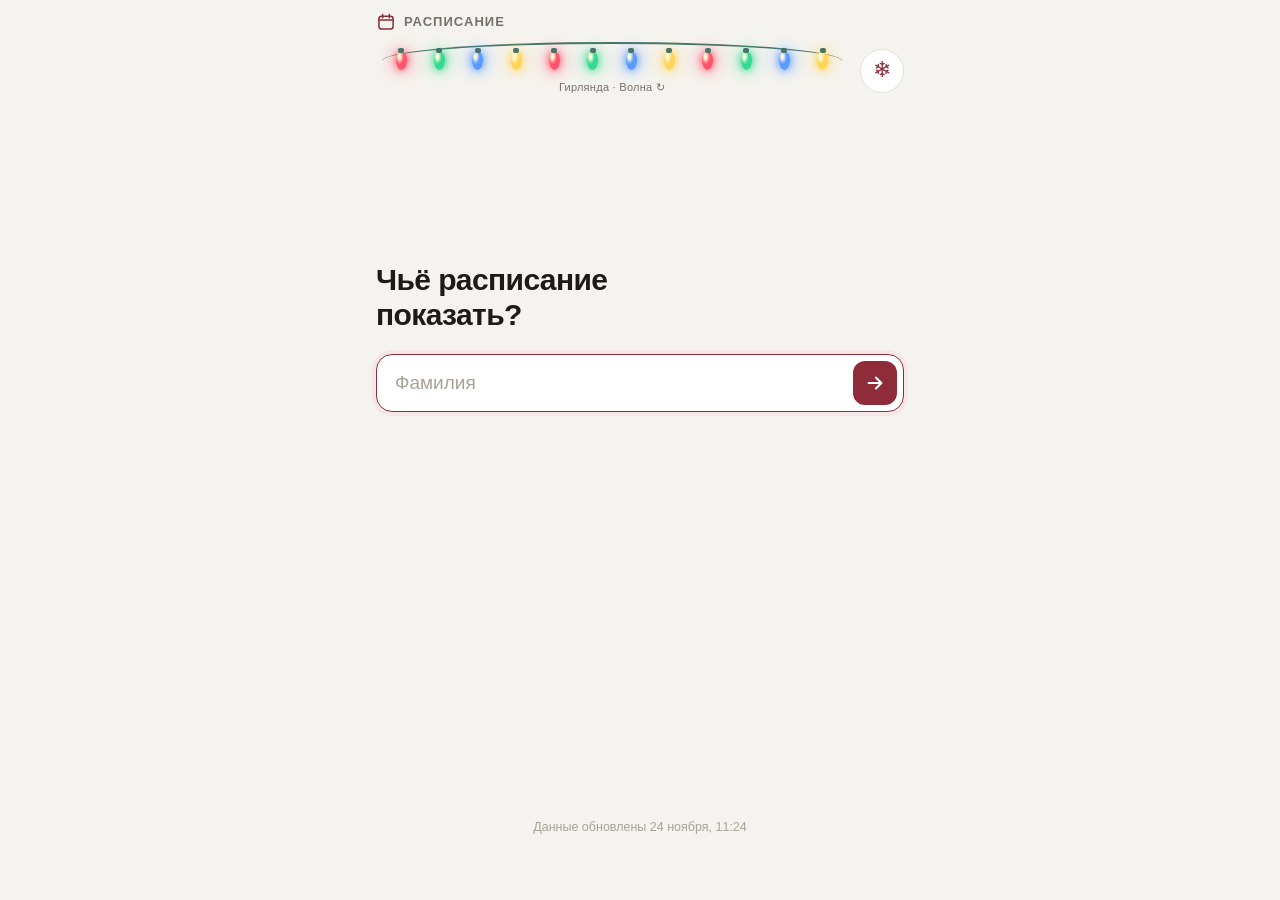
==== commit 7353ead2: "Удалить зимних персонажей и закрепить сугробы на карточках" ====
--- a/index.html
+++ b/index.html
@@ -86,19 +86,7 @@
 
   <div class="winter-scene" id="winterScene">
     <canvas class="winter-canvas" id="winterCanvas" aria-hidden="true"></canvas>
-    <div class="winter-stage">
-      <div class="winter-visitor" id="winterVisitor" data-character="santa" hidden>
-        <div class="winter-bubble" id="winterBubble" aria-hidden="true">Новогодка близко</div>
-        <button class="winter-character" id="winterCharacter" type="button" aria-label="Поймать Деда Мороза">
-          <img id="winterPortrait" src="assets/winter/ded-moroz.webp" width="115" height="145" alt="" draggable="false">
-          <span id="winterFallback" aria-hidden="true" hidden>🎅</span>
-        </button>
-        <span class="winter-catch-hint" aria-hidden="true">Поймай меня!</span>
-      </div>
-      <button class="winter-invite" id="winterInvite" type="button" aria-label="Позвать Деда Мороза или снеговика">Кто в сугробе?</button>
-    </div>
   </div>
-  <span class="winter-sr" id="winterAnnouncement" role="status" aria-live="polite"></span>
   <script type="module" src="js/app.js"></script>
   <script type="module" src="js/winter.js"></script>
 </body>
--- a/css/winter.css
+++ b/css/winter.css
@@ -1,4 +1,4 @@
-/* Декорации изолированы от расписания; вся сцена пропускает касания, кроме кнопок. */
+/* Декорации изолированы от расписания; снег пропускает касания. */
 .winter-lights { display: flex; align-items: center; gap: 12px; margin: 6px 0 2px; }
 .winter-mode { flex: 1; min-width: 0; padding: 0 6px 4px; border: 0; background: none; cursor: pointer; }
 .winter-wire { display: flex; justify-content: space-around; height: 38px; position: relative; border-top: 2px solid #467467; border-radius: 50%; padding-top: 4px; }
@@ -9,36 +9,20 @@
 .winter-wire i:nth-child(4n) { --color: #ffd45a; }
 .winter-mode-label { display: block; font-size: 11px; color: var(--muted); letter-spacing: .025em; }
 .winter-toggle { flex: 0 0 44px; width: 44px; height: 44px; padding: 0; border: 1px solid var(--line); border-radius: 50%; background: var(--surface); color: var(--accent); font-size: 22px; cursor: pointer; }
-.winter-lights button:focus-visible, .winter-stage button:focus-visible { outline: 2px solid var(--accent); outline-offset: 4px; }
+.winter-lights button:focus-visible { outline: 2px solid var(--accent); outline-offset: 4px; }
 .winter-lights[data-mode="chase"] i { animation-name: winter-chase; animation-duration: 2.4s; animation-delay: calc(var(--i) * -.2s); }
 .winter-lights[data-mode="twinkle"] i { animation-name: winter-twinkle; animation-duration: 4.1s; animation-delay: calc(var(--i) * -.73s); }
 @keyframes winter-wave { 0%, 100% { opacity: .5; filter: saturate(.9); box-shadow: 0 0 3px currentColor; transform: rotate(-5deg); } 50% { opacity: 1; filter: saturate(1.3); box-shadow: 0 0 9px currentColor, 0 0 22px currentColor; transform: rotate(5deg); } }
 @keyframes winter-chase { 0%, 45%, 100% { opacity: .35; box-shadow: 0 0 3px currentColor; } 20% { opacity: 1; box-shadow: 0 0 12px currentColor, 0 0 24px currentColor; } }
 @keyframes winter-twinkle { 0%, 100% { opacity: .45; box-shadow: 0 0 4px currentColor; } 25%, 70% { opacity: 1; box-shadow: 0 0 10px currentColor, 0 0 20px currentColor; } 48% { opacity: .7; box-shadow: 0 0 6px currentColor; } }
-.winter-active .wrap { padding-bottom: calc(155px + env(safe-area-inset-bottom)); }
+.winter-active .wrap { padding-bottom: calc(64px + env(safe-area-inset-bottom)); }
 .winter-scene { pointer-events: none; position: fixed; inset: 0; z-index: 12; overflow: hidden; }
 .winter-canvas { position: absolute; inset: 0; width: 100%; height: 100%; }
-.winter-stage { position: absolute; width: min(100%, 560px); height: 240px; bottom: env(safe-area-inset-bottom); left: 50%; transform: translateX(-50%); pointer-events: none; }
-.winter-visitor { position: absolute; bottom: 12px; left: 12px; width: 120px; opacity: 0; transform: translateY(180px) rotate(-10deg); transition: transform .7s cubic-bezier(.2,.75,.25,1.15), opacity .3s; pointer-events: none; }
-.winter-visitor[data-character="snowman"] { left: auto; right: 12px; transform: translateY(180px) rotate(10deg); }
-.winter-visitor.is-visible { opacity: 1; transform: translateY(0) rotate(-4deg); }
-.winter-visitor[data-character="snowman"].is-visible { transform: translateY(0) rotate(4deg); }
-.winter-character { width: 115px; height: 145px; border: 0; padding: 0; background: transparent; cursor: pointer; pointer-events: none; filter: drop-shadow(0 4px 5px #132e3d25); touch-action: manipulation; }
-.is-visible .winter-character { pointer-events: auto; }
-.winter-character img { width: 100%; height: 100%; object-fit: contain; user-select: none; }
-.winter-character:active { transform: scale(.94); }
-.winter-visitor.is-caught img { animation: winter-cheer .6s ease-in-out; }
-@keyframes winter-cheer { 0%, 100% { transform: rotate(0); } 25% { transform: rotate(-12deg) translateY(-9px); } 65% { transform: rotate(10deg) translateY(-5px); } }
-.winter-bubble { position: absolute; left: 88px; bottom: 103px; min-width: 155px; max-width: min(210px, calc(100vw - 145px)); width: max-content; padding: 12px 15px; border-radius: 17px 17px 17px 4px; background: #fff9ee; color: #3b3833; border: 1px solid #e5d8c2; box-shadow: 0 5px 22px #162c4520; font-size: 14px; line-height: 1.35; font-weight: 650; transform: rotate(4deg); }
-.winter-visitor[data-character="snowman"] .winter-bubble { left: auto; right: 88px; border-radius: 17px 17px 4px 17px; transform: rotate(-4deg); }
-.winter-catch-hint { position: absolute; bottom: -4px; left: 7px; padding: 3px 7px; border-radius: 20px; background: #fff9ee; color: #635b50; font-size: 10px; box-shadow: 0 2px 8px #17354b15; }
-.winter-invite { pointer-events: auto; position: absolute; bottom: 7px; right: 17px; min-height: 38px; border: 1px solid #aac8d8; background: #f2faffee; color: #345368; padding: 6px 13px; border-radius: 20px; font-size: 12px; cursor: pointer; }
-.winter-invite[hidden] { display: none; }
-.winter-sr { position: absolute; width: 1px; height: 1px; padding: 0; overflow: hidden; clip-path: inset(50%); white-space: nowrap; }
+.winter-snow-anchor { position: relative; }
+.winter-snow-cap { position: absolute; top: -8px; right: 16px; height: 10px; z-index: 1; overflow: visible; pointer-events: none; fill: #e3eff7; stroke: #b9d1e2; stroke-width: .7px; }
+.winter-off .winter-snow-cap, .winter-paused .winter-snow-cap { visibility: hidden; }
 .winter-off .winter-wire i { animation: none; opacity: .4; box-shadow: none; }
 .winter-off .winter-toggle { color: var(--muted); }
 .winter-paused .winter-wire i { animation-play-state: paused; }
-@media (prefers-color-scheme: dark) { .winter-wire { border-color: #6b9785; } .winter-wire i { filter: saturate(1.15); } }
-@media (prefers-reduced-motion: reduce) { .winter-lights *, .winter-visitor, .winter-visitor img { animation: none !important; transition: none !important; } }
-
-#winterFallback { font-size: 80px; line-height: 120px; }
+@media (prefers-color-scheme: dark) { .winter-wire { border-color: #6b9785; } .winter-wire i { filter: saturate(1.15); } .winter-snow-cap { fill: #e0edf5; stroke: #ffffffb0; } }
+@media (prefers-reduced-motion: reduce) { .winter-lights * { animation: none !important; transition: none !important; } }
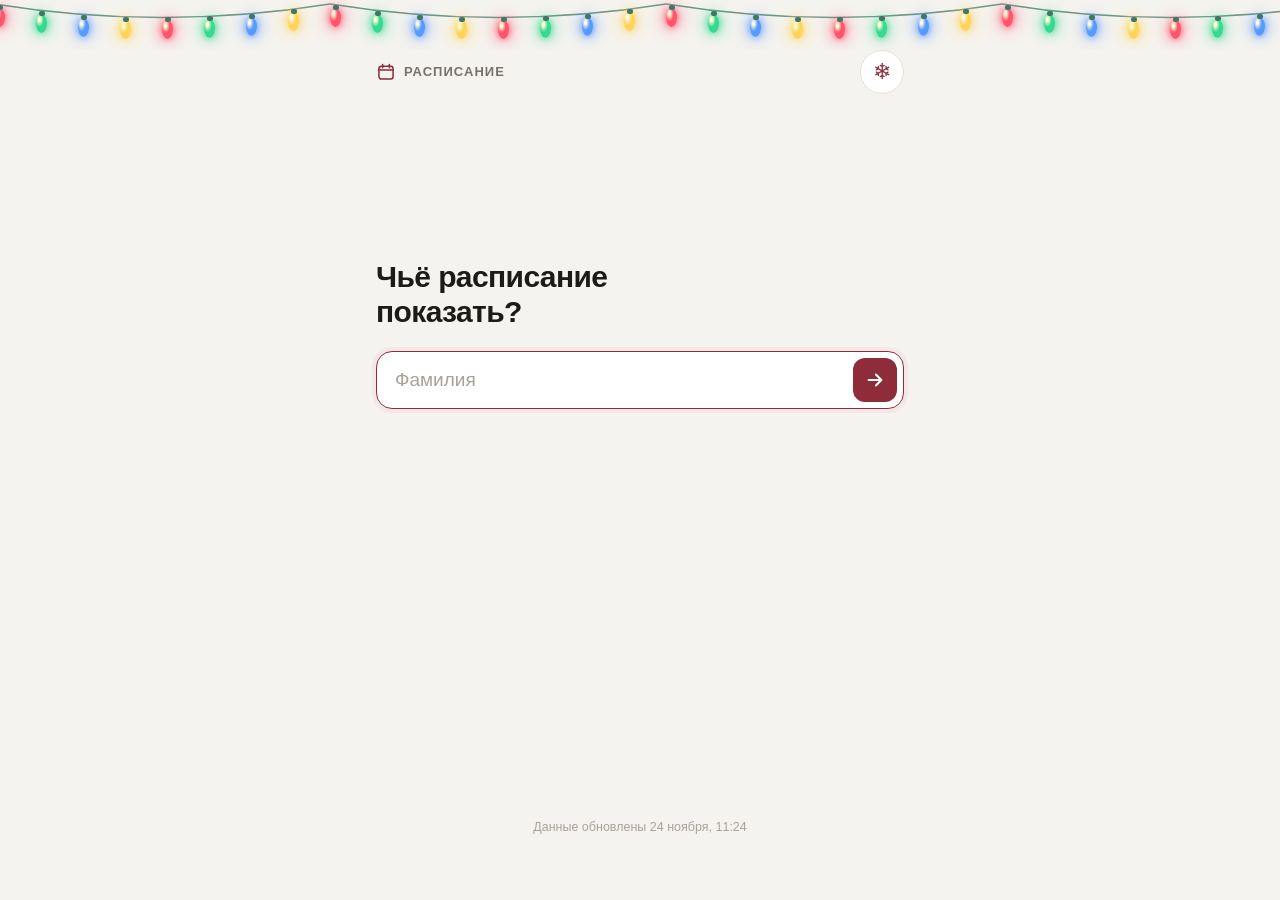
==== commit b3a3d10f: "Run festive garland across the top edge of the app" ====
--- a/index.html
+++ b/index.html
@@ -17,7 +17,13 @@
   <link rel="stylesheet" href="css/app.css">
   <link rel="stylesheet" href="css/winter.css">
 </head>
-<body>
+<body class="winter-page">
+  <section class="winter-lights" id="winterLights" aria-label="Новогоднее настроение">
+    <button class="winter-mode" id="winterMode" type="button" aria-label="Переключить режим гирлянды">
+      <span class="winter-wire" aria-hidden="true"></span>
+      <span class="winter-mode-label">Гирлянда · <span id="winterModeName">Волна</span> <span aria-hidden="true">↻</span></span>
+    </button>
+  </section>
   <div class="wrap">
     <header class="topbar">
       <a class="brand" href="#/search" aria-label="К поиску">
@@ -25,19 +31,13 @@
         <span>Расписание</span>
       </a>
       <div class="top-right">
+        <button class="winter-toggle" id="winterToggle" type="button" aria-pressed="true" aria-label="Новогодние эффекты">❄</button>
         <span class="status" id="status" hidden></span>
         <a class="icon-link" id="searchLink" href="#/search" aria-label="Другая фамилия" hidden>
           <svg viewBox="0 0 24 24" aria-hidden="true"><circle cx="11" cy="11" r="6.5"/><path d="M16 16l4.5 4.5"/></svg>
         </a>
       </div>
     </header>
-    <section class="winter-lights" id="winterLights" aria-label="Новогоднее настроение">
-      <button class="winter-mode" id="winterMode" type="button" aria-label="Переключить режим гирлянды">
-        <span class="winter-wire" aria-hidden="true"><i style="--i:0"></i><i style="--i:1"></i><i style="--i:2"></i><i style="--i:3"></i><i style="--i:4"></i><i style="--i:5"></i><i style="--i:6"></i><i style="--i:7"></i><i style="--i:8"></i><i style="--i:9"></i><i style="--i:10"></i><i style="--i:11"></i></span>
-        <span class="winter-mode-label">Гирлянда · <span id="winterModeName">Волна</span> <span aria-hidden="true">↻</span></span>
-      </button>
-      <button class="winter-toggle" id="winterToggle" type="button" aria-pressed="true" aria-label="Новогодние эффекты">❄</button>
-    </section>
     <main id="view" aria-live="polite"></main>
     <footer class="foot" id="foot"></footer>
   </div>
--- a/css/winter.css
+++ b/css/winter.css
@@ -1,15 +1,18 @@
 /* Декорации изолированы от расписания; снег пропускает касания. */
-.winter-lights { display: flex; align-items: center; gap: 12px; margin: 6px 0 2px; }
-.winter-mode { flex: 1; min-width: 0; padding: 0 6px 4px; border: 0; background: none; cursor: pointer; }
-.winter-wire { display: flex; justify-content: space-around; height: 38px; position: relative; border-top: 2px solid #467467; border-radius: 50%; padding-top: 4px; }
-.winter-wire i { --color: #ff546b; display: block; position: relative; width: 11px; height: 18px; margin-top: 4px; border-radius: 45% 45% 55% 55%; background: radial-gradient(ellipse at 32% 25%, #fffbd9 0 9%, var(--color) 40%); color: var(--color); box-shadow: 0 0 7px currentColor, 0 0 18px currentColor; animation: winter-wave 3s ease-in-out infinite; animation-delay: calc(var(--i) * -.22s); transform-origin: 50% -5px; }
+.winter-page .topbar { padding-top: calc(50px + env(safe-area-inset-top)); }
+.winter-lights { position: absolute; top: env(safe-area-inset-top); left: 0; right: 0; height: 50px; z-index: 2; overflow: hidden; }
+.winter-mode { display: block; position: relative; width: 100%; height: 50px; padding: 0; border: 0; background: none; cursor: pointer; }
+.winter-wire { display: flex; align-items: flex-start; gap: 31px; position: absolute; left: -6px; right: -48px; top: 0; height: 50px; }
+.winter-wire::before { content: ''; position: absolute; inset: 0; background: url("data:image/svg+xml,%3Csvg xmlns='http://www.w3.org/2000/svg' width='336' height='32' viewBox='0 0 336 32'%3E%3Cpath d='M0 4 C112 22 224 22 336 4' fill='none' stroke='%236b9785' stroke-width='1.6'/%3E%3C/svg%3E") repeat-x left top; }
+.winter-wire i { --color: #ff546b; display: block; position: relative; flex: 0 0 11px; width: 11px; height: 18px; margin-top: var(--drop, 16px); border-radius: 45% 45% 55% 55%; background: radial-gradient(ellipse at 32% 25%, #fffbd9 0 9%, var(--color) 40%); color: var(--color); box-shadow: 0 0 7px currentColor, 0 0 18px currentColor; animation: winter-wave 3s ease-in-out infinite; animation-delay: calc(var(--i) * -.22s); transform-origin: 50% -5px; }
 .winter-wire i::before { content: ''; position: absolute; width: 6px; height: 5px; left: 2.5px; top: -4px; border-radius: 2px; background: #467467; }
 .winter-wire i:nth-child(4n+2) { --color: #35d991; }
 .winter-wire i:nth-child(4n+3) { --color: #589aff; }
 .winter-wire i:nth-child(4n) { --color: #ffd45a; }
-.winter-mode-label { display: block; font-size: 11px; color: var(--muted); letter-spacing: .025em; }
+.winter-mode-label { position: absolute; width: 1px; height: 1px; margin: -1px; overflow: hidden; clip-path: inset(50%); white-space: nowrap; }
 .winter-toggle { flex: 0 0 44px; width: 44px; height: 44px; padding: 0; border: 1px solid var(--line); border-radius: 50%; background: var(--surface); color: var(--accent); font-size: 22px; cursor: pointer; }
-.winter-lights button:focus-visible { outline: 2px solid var(--accent); outline-offset: 4px; }
+.winter-lights button:focus-visible { outline: 2px solid var(--accent); outline-offset: -2px; }
+.winter-toggle:focus-visible { outline: 2px solid var(--accent); outline-offset: 3px; }
 .winter-lights[data-mode="chase"] i { animation-name: winter-chase; animation-duration: 2.4s; animation-delay: calc(var(--i) * -.2s); }
 .winter-lights[data-mode="twinkle"] i { animation-name: winter-twinkle; animation-duration: 4.1s; animation-delay: calc(var(--i) * -.73s); }
 @keyframes winter-wave { 0%, 100% { opacity: .5; filter: saturate(.9); box-shadow: 0 0 3px currentColor; transform: rotate(-5deg); } 50% { opacity: 1; filter: saturate(1.3); box-shadow: 0 0 9px currentColor, 0 0 22px currentColor; transform: rotate(5deg); } }
@@ -24,5 +27,5 @@
 .winter-off .winter-wire i { animation: none; opacity: .4; box-shadow: none; }
 .winter-off .winter-toggle { color: var(--muted); }
 .winter-paused .winter-wire i { animation-play-state: paused; }
-@media (prefers-color-scheme: dark) { .winter-wire { border-color: #6b9785; } .winter-wire i { filter: saturate(1.15); } .winter-snow-cap { fill: #e0edf5; stroke: #ffffffb0; } }
+@media (prefers-color-scheme: dark) { .winter-wire i { filter: saturate(1.15); } .winter-snow-cap { fill: #e0edf5; stroke: #ffffffb0; } }
 @media (prefers-reduced-motion: reduce) { .winter-lights * { animation: none !important; transition: none !important; } }
